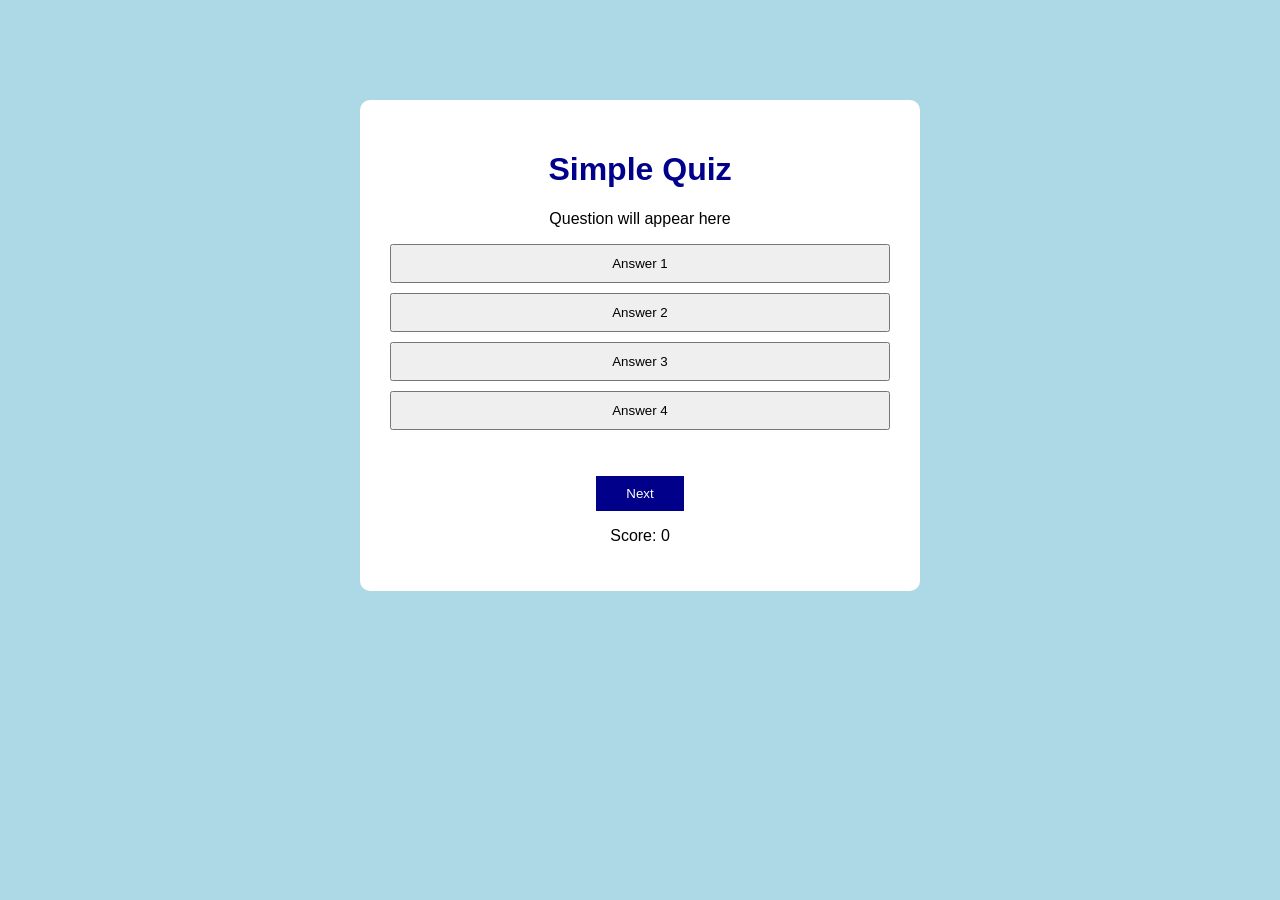
==== index.html @ 9ccdbaa9 "for deployment" ====
<!DOCTYPE html>
<html>
<head>
    <title>Simple Quiz</title>
    <link rel="stylesheet" href="style.css">
</head>

<body>

    <div class="container">

        <h1>Simple Quiz</h1>

        <p id="question">Question will appear here</p>

        <button class="answer">Answer 1</button>
        <button class="answer">Answer 2</button>
        <button class="answer">Answer 3</button>
        <button class="answer">Answer 4</button>

        <br><br>

        <button id="next">Next</button>

        <p id="score">Score: 0</p>

    </div>

    <script src="script.js"></script>

</body>
</html>
---- style.css ----
body {
    font-family: Arial;
    background-color: lightblue;
}

.container {
    width: 500px;
    margin: 100px auto;
    padding: 30px;
    background-color: white;
    text-align: center;
    border-radius: 10px;
}

h1 {
    color: darkblue;
}

.answer {
    display: block;
    width: 100%;
    margin: 10px 0;
    padding: 10px;
    cursor: pointer;
}

#next {
    padding: 10px 30px;
    background-color: darkblue;
    color: white;
    border: none;
    cursor: pointer;
}
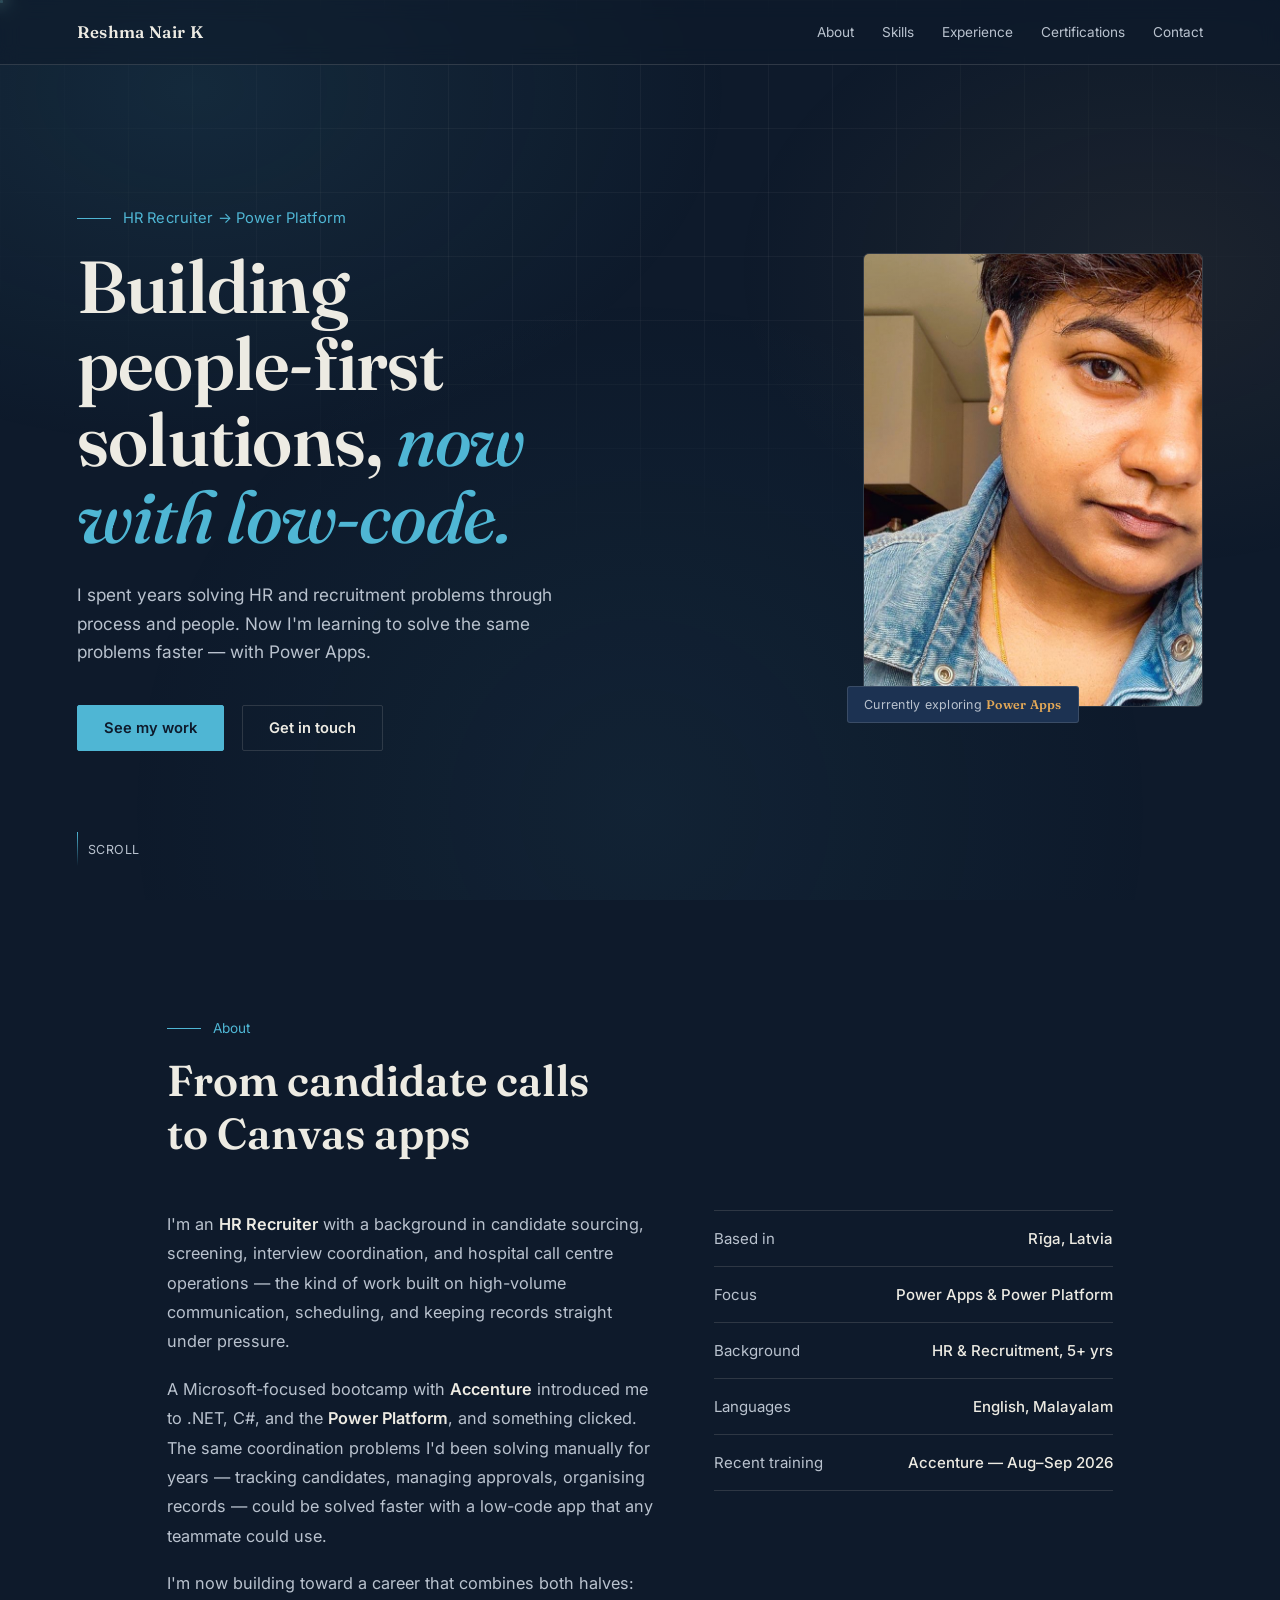
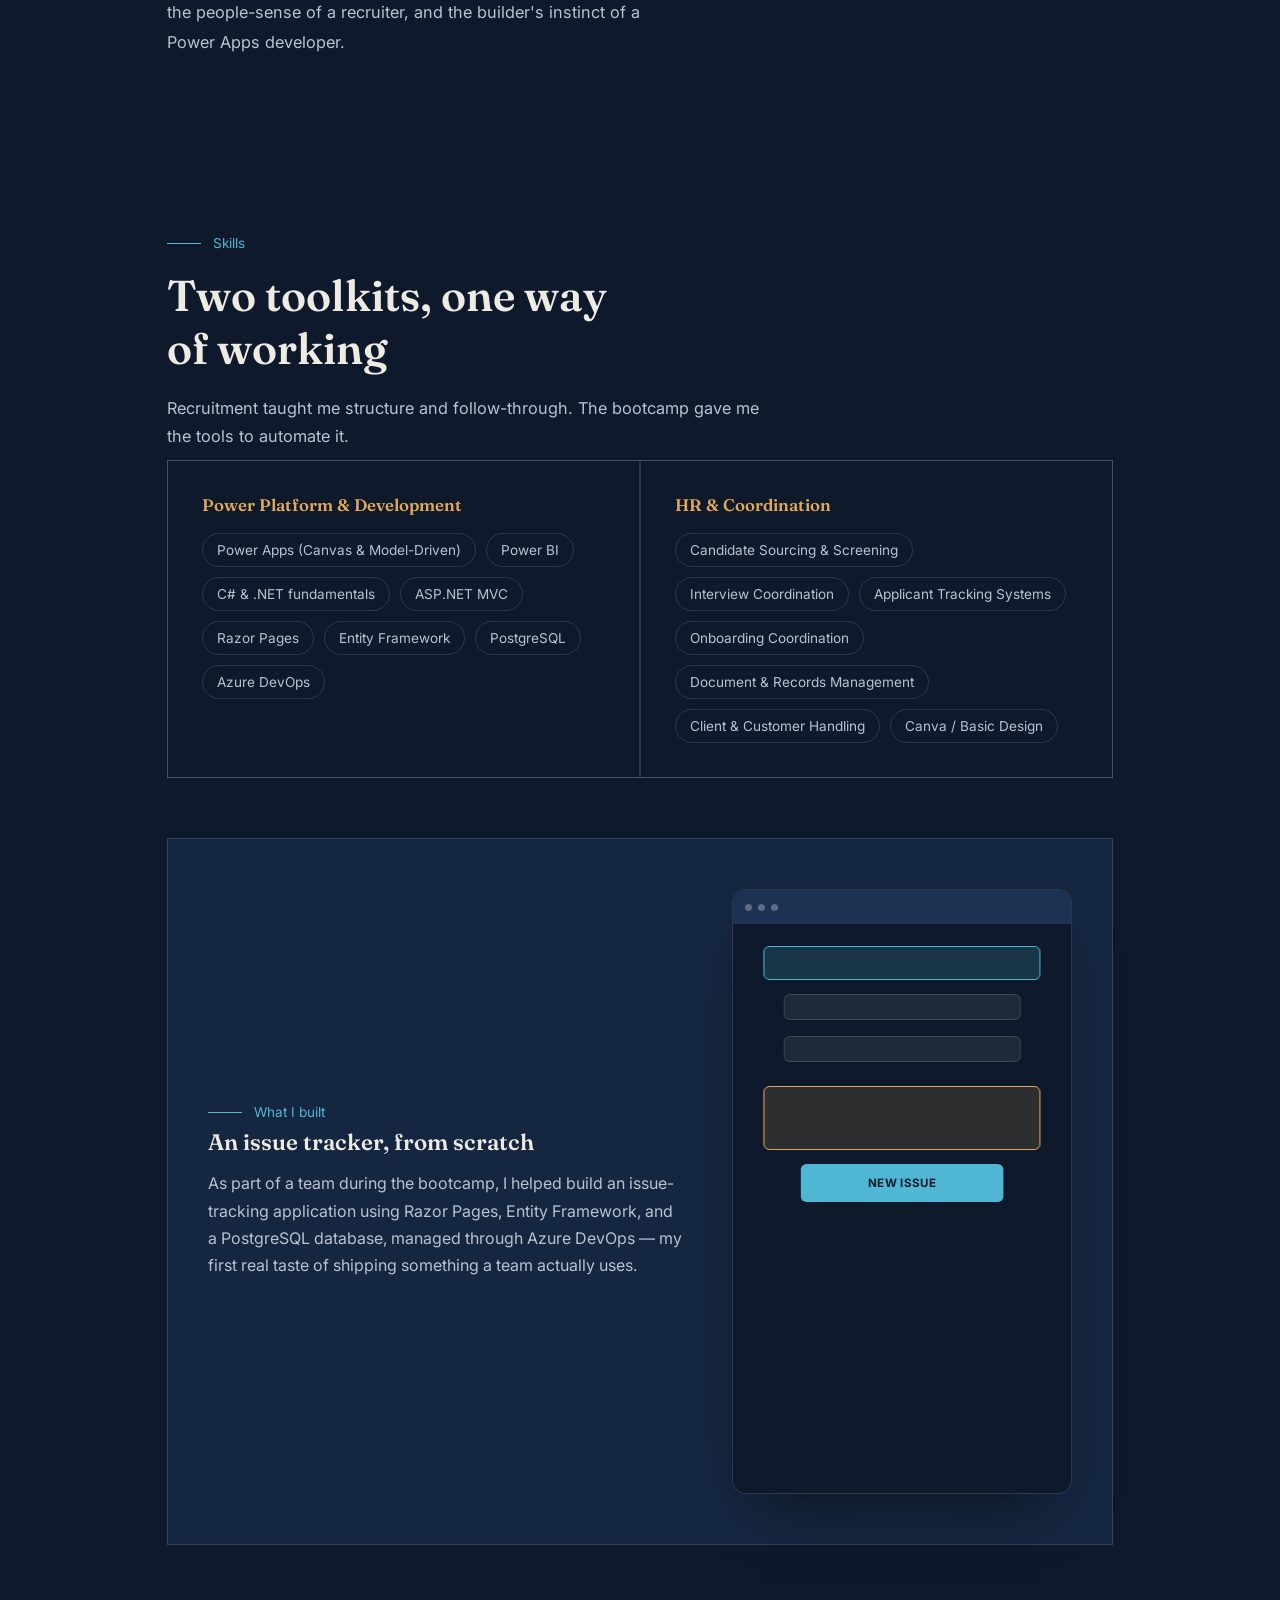
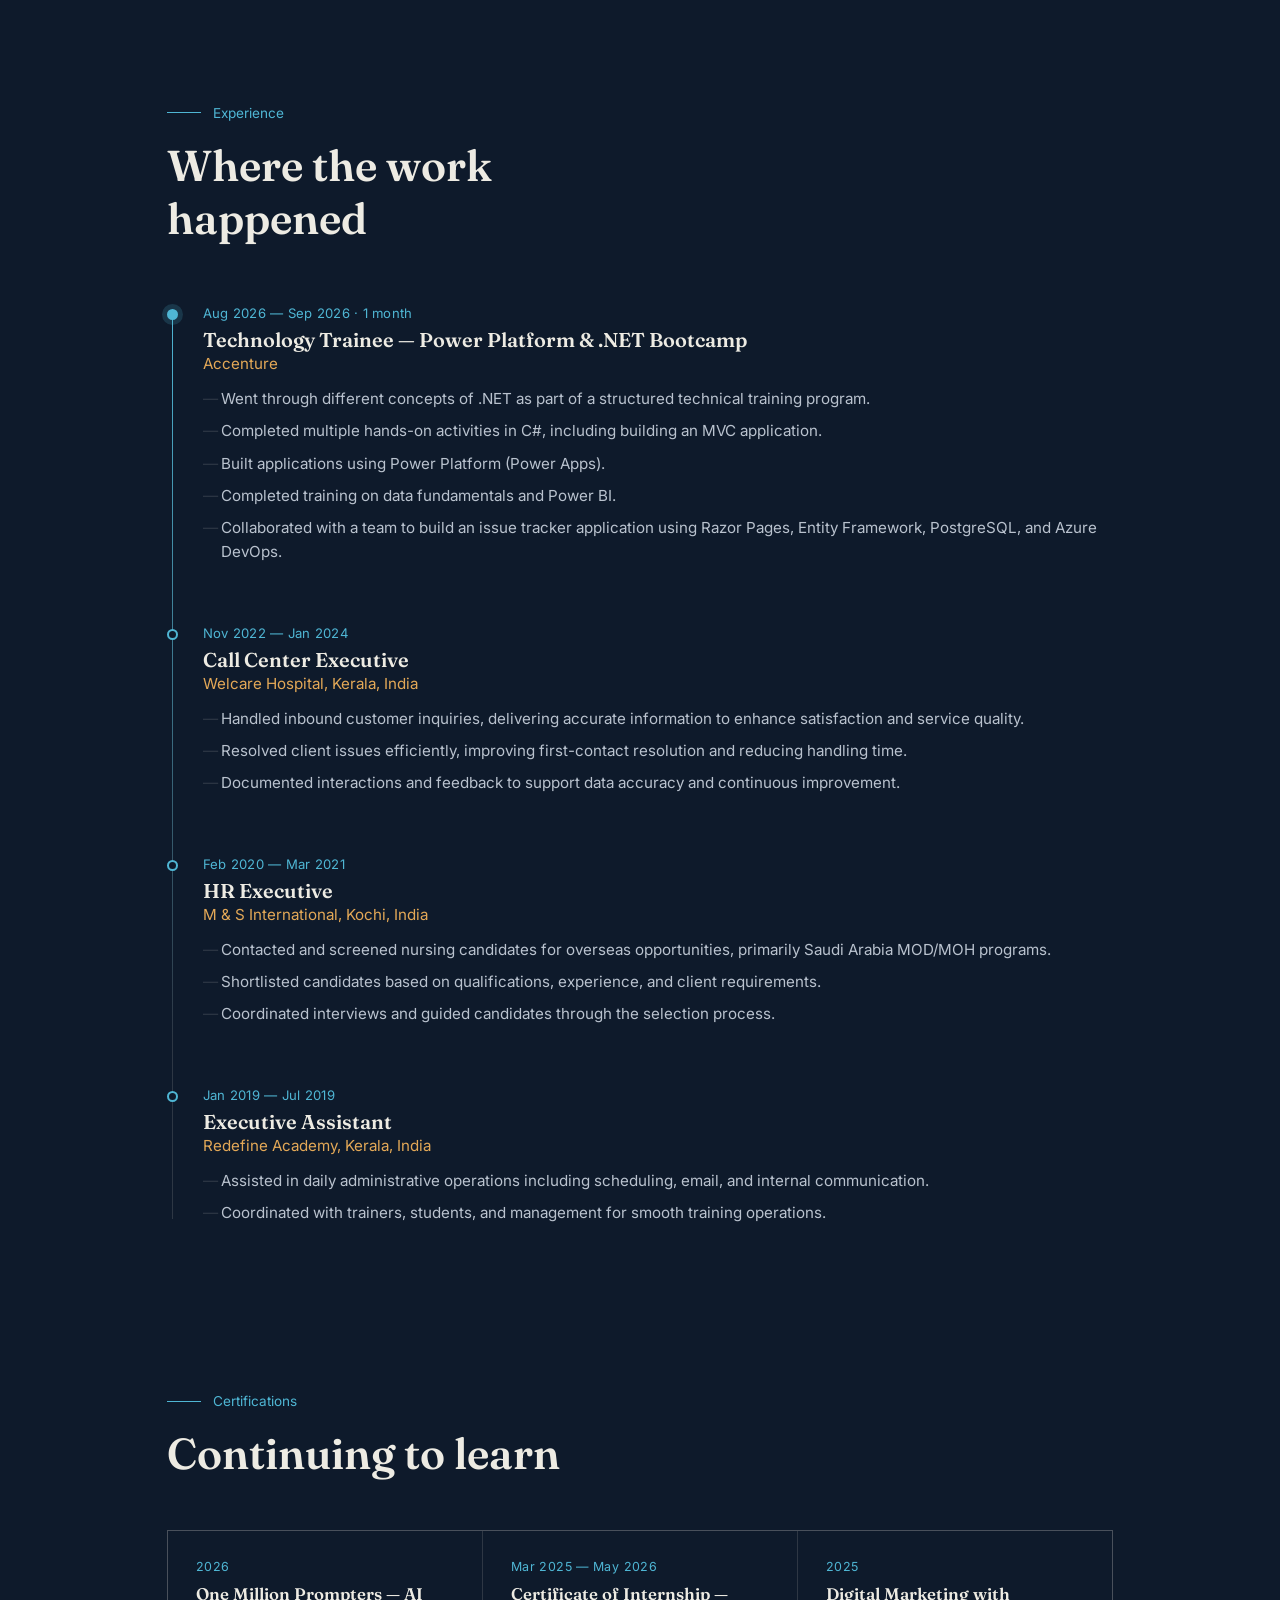
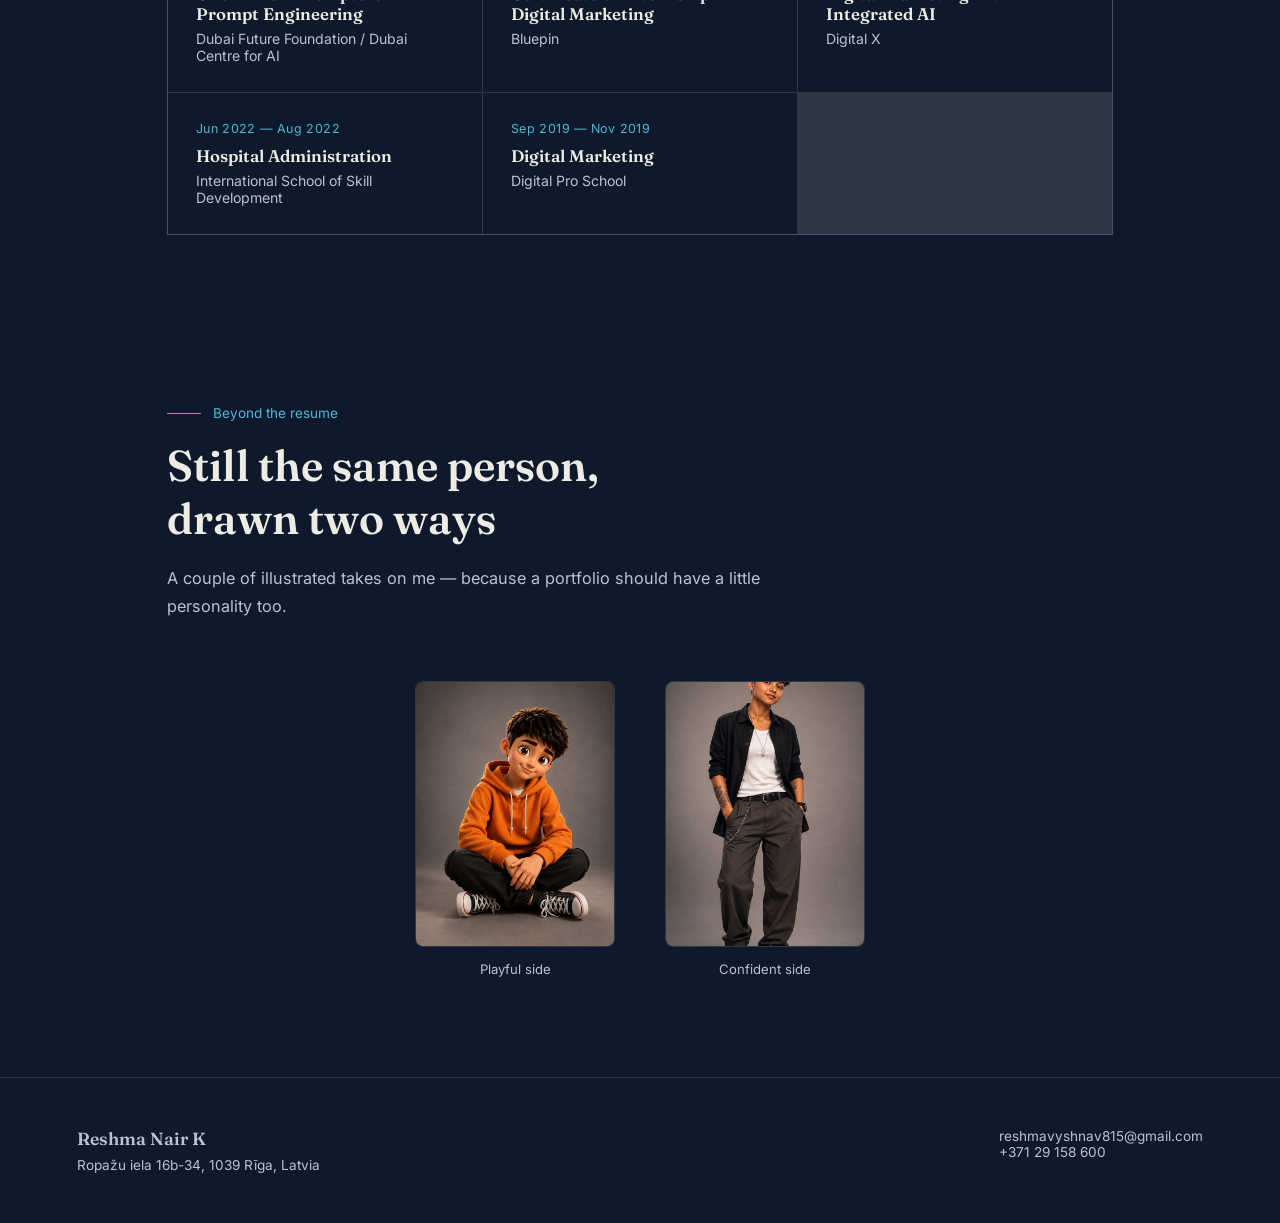
==== commit ec6f3f91: "Rename Reshma_Portfolio.html to index.html" ====
--- a/index.html
+++ b/index.html
@@ -1,32 +1,559 @@
 <!DOCTYPE html>
-<html>
+<html lang="en">
 <head>
-    <title>Simple Quiz</title>
-    <link rel="stylesheet" href="style.css">
+<meta charset="UTF-8">
+<meta name="viewport" content="width=device-width, initial-scale=1.0">
+<title>Reshma Nair K — Portfolio</title>
+<link rel="preconnect" href="https://fonts.googleapis.com">
+<link href="https://fonts.googleapis.com/css2?family=Fraunces:opsz,wght@9..144,400;9..144,500;9..144,600;9..144,700&family=Inter:wght@400;500;600;700&display=swap" rel="stylesheet">
+<style>
+  :root{
+    --ink:#0E1A2B;
+    --slate:#152640;
+    --slate-2:#1C3252;
+    --cyan:#4FB6D4;
+    --amber:#E3A857;
+    --parchment:#EDEBE3;
+    --parchment-dim:#B9C2CE;
+    --line: rgba(237,235,227,0.14);
+  }
+  *{box-sizing:border-box; margin:0; padding:0;}
+  html{scroll-behavior:smooth;}
+  body{
+    background:var(--ink);
+    color:var(--parchment);
+    font-family:'Inter', sans-serif;
+    overflow-x:hidden;
+    -webkit-font-smoothing:antialiased;
+  }
+  h1,h2,h3,.serif{ font-family:'Fraunces', serif; }
+
+  @media (prefers-reduced-motion: reduce){
+    *{ animation-duration:0.01ms !important; animation-iteration-count:1 !important; transition-duration:0.01ms !important; scroll-behavior:auto !important;}
+  }
+
+  a{color:inherit;}
+
+  /* ---------- Background field ---------- */
+  .field{
+    position:fixed; inset:0; z-index:0; pointer-events:none;
+    background:
+      radial-gradient(ellipse 900px 600px at 15% 10%, rgba(79,182,212,0.10), transparent 60%),
+      radial-gradient(ellipse 700px 500px at 90% 30%, rgba(227,168,87,0.07), transparent 60%),
+      radial-gradient(ellipse 800px 800px at 50% 90%, rgba(79,182,212,0.06), transparent 65%);
+  }
+  .grid-lines{
+    position:fixed; inset:0; z-index:0; pointer-events:none; opacity:0.35;
+    background-image:
+      linear-gradient(var(--line) 1px, transparent 1px),
+      linear-gradient(90deg, var(--line) 1px, transparent 1px);
+    background-size: 64px 64px;
+    mask-image: radial-gradient(ellipse 80% 60% at 50% 20%, black 20%, transparent 75%);
+  }
+
+  /* traveling circuit pulse */
+  .pulse-track{
+    position:fixed; inset:0; z-index:0; pointer-events:none; overflow:hidden;
+  }
+  .pulse{
+    position:absolute; width:3px; height:3px; border-radius:50%;
+    background:var(--cyan);
+    box-shadow:0 0 14px 4px rgba(79,182,212,0.55);
+    animation: travel 9s linear infinite;
+    opacity:0.8;
+  }
+  .pulse.amber{ background:var(--amber); box-shadow:0 0 14px 4px rgba(227,168,87,0.5); }
+  @keyframes travel{
+    0%{ transform: translate(-5vw, 10vh); }
+    25%{ transform: translate(30vw, 60vh); }
+    50%{ transform: translate(70vw, 20vh); }
+    75%{ transform: translate(40vw, 80vh); }
+    100%{ transform: translate(-5vw, 10vh); }
+  }
+
+  section{ position:relative; z-index:1; }
+
+  /* ---------- Nav ---------- */
+  nav{
+    position:fixed; top:0; left:0; right:0; z-index:50;
+    display:flex; justify-content:space-between; align-items:center;
+    padding:22px 6vw;
+    backdrop-filter: blur(10px);
+    background:rgba(14,26,43,0.55);
+    border-bottom:1px solid var(--line);
+  }
+  .nav-name{ font-family:'Fraunces', serif; font-size:1.05rem; letter-spacing:0.02em; font-weight:600;}
+  .nav-links{ display:flex; gap:28px; font-size:0.85rem; color:var(--parchment-dim); }
+  .nav-links a{ text-decoration:none; transition: color .25s; }
+  .nav-links a:hover{ color:var(--cyan); }
+  @media (max-width:700px){ .nav-links{ display:none; } }
+
+  /* ---------- Hero ---------- */
+  .hero{
+    min-height:100svh;
+    display:flex; align-items:center;
+    padding: 120px 6vw 60px;
+    gap:6vw;
+  }
+  .hero-text{ flex:1.2; min-width:280px; }
+  .eyebrow-line{
+    display:flex; align-items:center; gap:12px; margin-bottom:22px;
+    color:var(--cyan); font-size:0.92rem; letter-spacing:0.01em;
+  }
+  .eyebrow-line .dash{ width:34px; height:1px; background:var(--cyan); display:inline-block; }
+
+  .hero h1{
+    font-size: clamp(2.6rem, 6vw, 4.6rem);
+    font-weight:600;
+    line-height:1.04;
+    letter-spacing:-0.01em;
+    max-width:11ch;
+  }
+  .hero h1 em{
+    font-style:italic; color:var(--cyan); font-weight:500;
+  }
+  .hero p.lede{
+    margin-top:26px; max-width:46ch;
+    font-size:1.08rem; line-height:1.65; color:var(--parchment-dim);
+  }
+  .hero-actions{ margin-top:38px; display:flex; gap:18px; flex-wrap:wrap; align-items:center;}
+  .btn{
+    padding:13px 26px; border-radius:2px; font-size:0.92rem; font-weight:600;
+    text-decoration:none; display:inline-block; transition: transform .25s ease, box-shadow .25s ease;
+    border:1px solid var(--cyan); color:var(--ink); background:var(--cyan);
+  }
+  .btn:hover{ transform:translateY(-2px); box-shadow:0 10px 24px -8px rgba(79,182,212,0.55); }
+  .btn.ghost{ background:transparent; color:var(--parchment); border:1px solid var(--line); }
+  .btn.ghost:hover{ border-color:var(--cyan); color:var(--cyan); box-shadow:none;}
+
+  .hero-photo-wrap{
+    flex:1; min-width:240px; max-width:340px;
+    position:relative;
+    display:flex; justify-content:center;
+  }
+  .hero-photo-frame{
+    position:relative; width:100%; aspect-ratio: 3/4;
+    border-radius:6px; overflow:hidden;
+    border:1px solid var(--line);
+    animation: floaty 7s ease-in-out infinite;
+  }
+  .hero-photo-frame img{ width:100%; height:100%; object-fit:cover; display:block; filter:saturate(1.02) contrast(1.02); }
+  .hero-photo-frame::after{
+    content:''; position:absolute; inset:0;
+    background:linear-gradient(160deg, rgba(79,182,212,0.18), transparent 40%, rgba(227,168,87,0.10));
+    mix-blend-mode:overlay;
+  }
+  .corner-tag{
+    position:absolute; bottom:-16px; left:-16px;
+    background:var(--slate-2); border:1px solid var(--line);
+    padding:10px 16px; font-size:0.78rem; color:var(--parchment-dim);
+    border-radius:3px; letter-spacing:0.02em;
+  }
+  .corner-tag b{ color:var(--amber); font-family:'Fraunces',serif; font-weight:600; }
+  @keyframes floaty{ 0%,100%{ transform:translateY(0);} 50%{ transform:translateY(-10px);} }
+
+  .scroll-cue{
+    position:absolute; bottom:34px; left:6vw;
+    display:flex; align-items:center; gap:10px;
+    font-size:0.78rem; color:var(--parchment-dim); letter-spacing:0.04em;
+  }
+  .scroll-cue .line{
+    width:1px; height:34px; background:linear-gradient(var(--cyan), transparent);
+    animation: scrolldown 1.8s ease-in-out infinite;
+  }
+  @keyframes scrolldown{ 0%{ opacity:0.2; } 50%{ opacity:1; } 100%{ opacity:0.2; } }
+
+  /* ---------- Section shared ---------- */
+  .wrap{ max-width:1100px; margin:0 auto; padding:0 6vw; }
+  .section-pad{ padding:120px 0 40px; }
+  .kicker{
+    display:flex; align-items:center; gap:12px; color:var(--cyan); font-size:0.85rem; margin-bottom:18px;
+  }
+  .kicker .dash{ width:34px; height:1px; background:var(--cyan); }
+  .section-title{
+    font-size:clamp(1.9rem, 3.4vw, 2.7rem); font-weight:600; max-width:16ch; margin-bottom:20px;
+  }
+  .section-intro{ color:var(--parchment-dim); max-width:62ch; line-height:1.7; font-size:1.02rem; }
+
+  /* reveal on scroll */
+  .reveal{ opacity:0; transform:translateY(26px); transition:opacity .8s ease, transform .8s ease; }
+  .reveal.in{ opacity:1; transform:translateY(0); }
+
+  /* ---------- About / summary ---------- */
+  .about-grid{
+    display:grid; grid-template-columns: 1.1fr 0.9fr; gap:60px; margin-top:50px;
+  }
+  @media (max-width:820px){ .about-grid{ grid-template-columns:1fr; } }
+  .about-copy p{ color:var(--parchment-dim); line-height:1.8; font-size:1.02rem; margin-bottom:18px; }
+  .about-copy p b{ color:var(--parchment); font-weight:600; }
+
+  .fact-list{ border-top:1px solid var(--line); }
+  .fact{
+    display:flex; justify-content:space-between; gap:16px;
+    padding:18px 0; border-bottom:1px solid var(--line);
+    font-size:0.94rem;
+  }
+  .fact span:first-child{ color:var(--parchment-dim); }
+  .fact span:last-child{ text-align:right; font-weight:500; }
+
+  /* ---------- Skills constellation ---------- */
+  .skills-panel{ margin-top:56px; }
+  .skill-groups{ display:grid; grid-template-columns:repeat(2, 1fr); gap:2px; background:var(--line); border:1px solid var(--line); margin-top:10px;}
+  @media (max-width:700px){ .skill-groups{ grid-template-columns:1fr; } }
+  .skill-group{ background:var(--ink); padding:34px; }
+  .skill-group h3{ font-size:1.05rem; font-weight:600; margin-bottom:18px; color:var(--amber); font-family:'Fraunces',serif; }
+  .chip-row{ display:flex; flex-wrap:wrap; gap:10px; }
+  .chip{
+    padding:8px 14px; border:1px solid var(--line); border-radius:20px; font-size:0.85rem;
+    color:var(--parchment-dim); transition: border-color .25s, color .25s, transform .25s;
+  }
+  .chip:hover{ border-color:var(--cyan); color:var(--parchment); transform:translateY(-2px); }
+
+  /* ---------- Power Apps build animation ---------- */
+  .build-stage{
+    margin-top:60px; border:1px solid var(--line); background:var(--slate);
+    padding:50px 40px; display:flex; align-items:center; gap:50px; flex-wrap:wrap;
+  }
+  .build-copy{ flex:1; min-width:240px; }
+  .build-copy p{ color:var(--parchment-dim); line-height:1.7; margin-top:14px; }
+  .build-canvas{
+    flex:1; min-width:260px; max-width:340px; aspect-ratio:9/16;
+    background:var(--ink); border:1px solid var(--line); border-radius:14px;
+    position:relative; overflow:hidden; margin:0 auto;
+    box-shadow:0 30px 60px -30px rgba(0,0,0,0.6);
+  }
+  .app-topbar{ height:34px; background:var(--slate-2); display:flex; align-items:center; padding:0 12px; gap:6px; }
+  .app-topbar span{ width:7px; height:7px; border-radius:50%; background:var(--parchment-dim); opacity:0.4;}
+  .block{
+    position:absolute; left:50%; opacity:0; border-radius:6px;
+    transform:translate(-50%, 40px) scale(0.85);
+    transition:none;
+  }
+  .block.b1{ top:56px; width:82%; height:34px; background:rgba(79,182,212,0.18); border:1px solid var(--cyan); }
+  .block.b2{ top:104px; width:70%; height:26px; background:rgba(237,235,227,0.08); border:1px solid var(--line); }
+  .block.b3{ top:146px; width:70%; height:26px; background:rgba(237,235,227,0.08); border:1px solid var(--line); }
+  .block.b4{ top:196px; width:82%; height:64px; background:rgba(227,168,87,0.14); border:1px solid var(--amber); }
+  .block.b5{ top:274px; width:60%; height:38px; background:var(--cyan); border:none; display:flex; align-items:center; justify-content:center; font-size:0.72rem; color:var(--ink); font-weight:700; letter-spacing:0.03em;}
+  .build-stage.in .block{ animation: dropIn 0.6s ease forwards; }
+  .build-stage.in .b1{ animation-delay:0.05s; }
+  .build-stage.in .b2{ animation-delay:0.35s; }
+  .build-stage.in .b3{ animation-delay:0.55s; }
+  .build-stage.in .b4{ animation-delay:0.8s; }
+  .build-stage.in .b5{ animation-delay:1.15s; }
+  @keyframes dropIn{ from{ opacity:0; transform:translate(-50%,40px) scale(0.85);} to{ opacity:1; transform:translate(-50%,0) scale(1);} }
+
+  /* ---------- Timeline ---------- */
+  .timeline{ margin-top:60px; position:relative; padding-left:36px; }
+  .timeline::before{
+    content:''; position:absolute; left:5px; top:6px; bottom:6px; width:1px;
+    background:linear-gradient(var(--cyan), var(--line) 80%);
+  }
+  .t-item{ position:relative; padding-bottom:52px; }
+  .t-item:last-child{ padding-bottom:0; }
+  .t-dot{
+    position:absolute; left:-36px; top:4px; width:11px; height:11px; border-radius:50%;
+    background:var(--ink); border:2px solid var(--cyan);
+  }
+  .t-item.current .t-dot{ background:var(--cyan); box-shadow:0 0 0 5px rgba(79,182,212,0.18); }
+  .t-date{ font-size:0.82rem; color:var(--cyan); margin-bottom:6px; letter-spacing:0.02em; }
+  .t-role{ font-size:1.25rem; font-weight:600; font-family:'Fraunces',serif; }
+  .t-org{ color:var(--amber); font-size:0.95rem; margin-top:2px; margin-bottom:14px; }
+  .t-item ul{ list-style:none; }
+  .t-item li{
+    color:var(--parchment-dim); font-size:0.95rem; line-height:1.6; margin-bottom:8px; padding-left:18px; position:relative;
+  }
+  .t-item li::before{ content:'—'; position:absolute; left:0; color:var(--line); }
+
+  /* ---------- Certifications ---------- */
+  .cert-grid{ margin-top:50px; display:grid; grid-template-columns:repeat(auto-fit, minmax(260px,1fr)); gap:1px; background:var(--line); border:1px solid var(--line); }
+  .cert-card{ background:var(--ink); padding:28px; transition: background .3s; }
+  .cert-card:hover{ background:var(--slate); }
+  .cert-card .cert-year{ color:var(--cyan); font-size:0.78rem; letter-spacing:0.03em; }
+  .cert-card h4{ font-family:'Fraunces',serif; font-size:1.05rem; margin:10px 0 6px; font-weight:600;}
+  .cert-card p{ color:var(--parchment-dim); font-size:0.88rem; }
+
+  /* ---------- Closing / avatars ---------- */
+  .close-section{ padding:130px 0 100px; text-align:left; }
+  .avatar-drift{
+    margin-top:60px; display:flex; gap:50px; justify-content:center; flex-wrap:wrap; align-items:flex-end;
+  }
+  .avatar-card{
+    width:200px; text-align:center;
+  }
+  .avatar-frame{
+    width:100%; aspect-ratio:3/4; border-radius:8px; overflow:hidden; border:1px solid var(--line);
+    animation: driftY 6s ease-in-out infinite;
+  }
+  .avatar-frame img{ width:100%; height:100%; object-fit:cover; }
+  .avatar-card:nth-child(2) .avatar-frame{ animation-delay:1.4s; }
+  .avatar-card p{ margin-top:14px; font-size:0.82rem; color:var(--parchment-dim); }
+  @keyframes driftY{ 0%,100%{ transform:translateY(0);} 50%{ transform:translateY(-14px);} }
+
+  footer{
+    border-top:1px solid var(--line); padding:50px 6vw; display:flex; justify-content:space-between; flex-wrap:wrap; gap:20px;
+    font-size:0.85rem; color:var(--parchment-dim);
+  }
+  footer a{ text-decoration:none; }
+  footer a:hover{ color:var(--cyan); }
+</style>
 </head>
-
 <body>
 
-    <div class="container">
-
-        <h1>Simple Quiz</h1>
-
-        <p id="question">Question will appear here</p>
-
-        <button class="answer">Answer 1</button>
-        <button class="answer">Answer 2</button>
-        <button class="answer">Answer 3</button>
-        <button class="answer">Answer 4</button>
-
-        <br><br>
-
-        <button id="next">Next</button>
-
-        <p id="score">Score: 0</p>
-
-    </div>
-
-    <script src="script.js"></script>
+<div class="field"></div>
+<div class="grid-lines"></div>
+<div class="pulse-track">
+  <div class="pulse" style="animation-duration:11s;"></div>
+  <div class="pulse amber" style="animation-duration:14s; animation-delay:-4s;"></div>
+  <div class="pulse" style="animation-duration:16s; animation-delay:-8s;"></div>
+</div>
+
+<nav>
+  <div class="nav-name">Reshma Nair K</div>
+  <div class="nav-links">
+    <a href="#about">About</a>
+    <a href="#skills">Skills</a>
+    <a href="#experience">Experience</a>
+    <a href="#certs">Certifications</a>
+    <a href="#contact">Contact</a>
+  </div>
+</nav>
+
+<!-- HERO -->
+<section class="hero">
+  <div class="hero-text reveal in">
+    <div class="eyebrow-line"><span class="dash"></span> HR Recruiter → Power Platform</div>
+    <h1>Building people-first solutions, <em>now with low-code.</em></h1>
+    <p class="lede">I spent years solving HR and recruitment problems through process and people. Now I'm learning to solve the same problems faster — with Power Apps.</p>
+    <div class="hero-actions">
+      <a class="btn" href="#experience">See my work</a>
+      <a class="btn ghost" href="#contact">Get in touch</a>
+    </div>
+  </div>
+  <div class="hero-photo-wrap">
+    <div class="hero-photo-frame">
+      <img src="[data-uri]" alt="Reshma Nair K">
+    </div>
+    <div class="corner-tag">Currently exploring <b>Power Apps</b></div>
+  </div>
+  <div class="scroll-cue"><span class="line"></span> SCROLL</div>
+</section>
+
+<!-- ABOUT -->
+<section id="about" class="section-pad">
+  <div class="wrap">
+    <div class="kicker reveal"><span class="dash"></span>About</div>
+    <h2 class="section-title reveal">From candidate calls to Canvas apps</h2>
+    <div class="about-grid">
+      <div class="about-copy reveal">
+        <p>I'm an <b>HR Recruiter</b> with a background in candidate sourcing, screening, interview coordination, and hospital call centre operations — the kind of work built on high-volume communication, scheduling, and keeping records straight under pressure.</p>
+        <p>A Microsoft-focused bootcamp with <b>Accenture</b> introduced me to .NET, C#, and the <b>Power Platform</b>, and something clicked. The same coordination problems I'd been solving manually for years — tracking candidates, managing approvals, organising records — could be solved faster with a low-code app that any teammate could use.</p>
+        <p>I'm now building toward a career that combines both halves: the people-sense of a recruiter, and the builder's instinct of a Power Apps developer.</p>
+      </div>
+      <div class="fact-list reveal">
+        <div class="fact"><span>Based in</span><span>Rīga, Latvia</span></div>
+        <div class="fact"><span>Focus</span><span>Power Apps &amp; Power Platform</span></div>
+        <div class="fact"><span>Background</span><span>HR &amp; Recruitment, 5+ yrs</span></div>
+        <div class="fact"><span>Languages</span><span>English, Malayalam</span></div>
+        <div class="fact"><span>Recent training</span><span>Accenture — Aug–Sep 2026</span></div>
+      </div>
+    </div>
+  </div>
+</section>
+
+<!-- SKILLS -->
+<section id="skills" class="section-pad">
+  <div class="wrap">
+    <div class="kicker reveal"><span class="dash"></span>Skills</div>
+    <h2 class="section-title reveal">Two toolkits, one way of working</h2>
+    <p class="section-intro reveal">Recruitment taught me structure and follow-through. The bootcamp gave me the tools to automate it.</p>
+
+    <div class="skill-groups reveal">
+      <div class="skill-group">
+        <h3>Power Platform &amp; Development</h3>
+        <div class="chip-row">
+          <span class="chip">Power Apps (Canvas &amp; Model-Driven)</span>
+          <span class="chip">Power BI</span>
+          <span class="chip">C# &amp; .NET fundamentals</span>
+          <span class="chip">ASP.NET MVC</span>
+          <span class="chip">Razor Pages</span>
+          <span class="chip">Entity Framework</span>
+          <span class="chip">PostgreSQL</span>
+          <span class="chip">Azure DevOps</span>
+        </div>
+      </div>
+      <div class="skill-group">
+        <h3>HR &amp; Coordination</h3>
+        <div class="chip-row">
+          <span class="chip">Candidate Sourcing &amp; Screening</span>
+          <span class="chip">Interview Coordination</span>
+          <span class="chip">Applicant Tracking Systems</span>
+          <span class="chip">Onboarding Coordination</span>
+          <span class="chip">Document &amp; Records Management</span>
+          <span class="chip">Client &amp; Customer Handling</span>
+          <span class="chip">Canva / Basic Design</span>
+        </div>
+      </div>
+    </div>
+
+    <div class="build-stage reveal" id="buildStage">
+      <div class="build-copy">
+        <div class="kicker" style="margin-bottom:8px;"><span class="dash"></span>What I built</div>
+        <h3 class="serif" style="font-size:1.4rem; font-weight:600;">An issue tracker, from scratch</h3>
+        <p>As part of a team during the bootcamp, I helped build an issue-tracking application using Razor Pages, Entity Framework, and a PostgreSQL database, managed through Azure DevOps — my first real taste of shipping something a team actually uses.</p>
+      </div>
+      <div class="build-canvas">
+        <div class="app-topbar"><span></span><span></span><span></span></div>
+        <div class="block b1"></div>
+        <div class="block b2"></div>
+        <div class="block b3"></div>
+        <div class="block b4"></div>
+        <div class="block b5">NEW ISSUE</div>
+      </div>
+    </div>
+  </div>
+</section>
+
+<!-- EXPERIENCE -->
+<section id="experience" class="section-pad">
+  <div class="wrap">
+    <div class="kicker reveal"><span class="dash"></span>Experience</div>
+    <h2 class="section-title reveal">Where the work happened</h2>
+
+    <div class="timeline reveal">
+      <div class="t-item current">
+        <div class="t-dot"></div>
+        <div class="t-date">Aug 2026 — Sep 2026 · 1 month</div>
+        <div class="t-role">Technology Trainee — Power Platform &amp; .NET Bootcamp</div>
+        <div class="t-org">Accenture</div>
+        <ul>
+          <li>Went through different concepts of .NET as part of a structured technical training program.</li>
+          <li>Completed multiple hands-on activities in C#, including building an MVC application.</li>
+          <li>Built applications using Power Platform (Power Apps).</li>
+          <li>Completed training on data fundamentals and Power BI.</li>
+          <li>Collaborated with a team to build an issue tracker application using Razor Pages, Entity Framework, PostgreSQL, and Azure DevOps.</li>
+        </ul>
+      </div>
+
+      <div class="t-item">
+        <div class="t-dot"></div>
+        <div class="t-date">Nov 2022 — Jan 2024</div>
+        <div class="t-role">Call Center Executive</div>
+        <div class="t-org">Welcare Hospital, Kerala, India</div>
+        <ul>
+          <li>Handled inbound customer inquiries, delivering accurate information to enhance satisfaction and service quality.</li>
+          <li>Resolved client issues efficiently, improving first-contact resolution and reducing handling time.</li>
+          <li>Documented interactions and feedback to support data accuracy and continuous improvement.</li>
+        </ul>
+      </div>
+
+      <div class="t-item">
+        <div class="t-dot"></div>
+        <div class="t-date">Feb 2020 — Mar 2021</div>
+        <div class="t-role">HR Executive</div>
+        <div class="t-org">M &amp; S International, Kochi, India</div>
+        <ul>
+          <li>Contacted and screened nursing candidates for overseas opportunities, primarily Saudi Arabia MOD/MOH programs.</li>
+          <li>Shortlisted candidates based on qualifications, experience, and client requirements.</li>
+          <li>Coordinated interviews and guided candidates through the selection process.</li>
+        </ul>
+      </div>
+
+      <div class="t-item">
+        <div class="t-dot"></div>
+        <div class="t-date">Jan 2019 — Jul 2019</div>
+        <div class="t-role">Executive Assistant</div>
+        <div class="t-org">Redefine Academy, Kerala, India</div>
+        <ul>
+          <li>Assisted in daily administrative operations including scheduling, email, and internal communication.</li>
+          <li>Coordinated with trainers, students, and management for smooth training operations.</li>
+        </ul>
+      </div>
+    </div>
+  </div>
+</section>
+
+<!-- CERTIFICATIONS -->
+<section id="certs" class="section-pad">
+  <div class="wrap">
+    <div class="kicker reveal"><span class="dash"></span>Certifications</div>
+    <h2 class="section-title reveal">Continuing to learn</h2>
+    <div class="cert-grid reveal">
+      <div class="cert-card">
+        <div class="cert-year">2026</div>
+        <h4>One Million Prompters — AI Prompt Engineering</h4>
+        <p>Dubai Future Foundation / Dubai Centre for AI</p>
+      </div>
+      <div class="cert-card">
+        <div class="cert-year">Mar 2025 — May 2026</div>
+        <h4>Certificate of Internship — Digital Marketing</h4>
+        <p>Bluepin</p>
+      </div>
+      <div class="cert-card">
+        <div class="cert-year">2025</div>
+        <h4>Digital Marketing with Integrated AI</h4>
+        <p>Digital X</p>
+      </div>
+      <div class="cert-card">
+        <div class="cert-year">Jun 2022 — Aug 2022</div>
+        <h4>Hospital Administration</h4>
+        <p>International School of Skill Development</p>
+      </div>
+      <div class="cert-card">
+        <div class="cert-year">Sep 2019 — Nov 2019</div>
+        <h4>Digital Marketing</h4>
+        <p>Digital Pro School</p>
+      </div>
+    </div>
+  </div>
+</section>
+
+<!-- CLOSING / AVATARS -->
+<section class="close-section">
+  <div class="wrap">
+    <div class="kicker reveal"><span class="dash"></span>Beyond the resume</div>
+    <h2 class="section-title reveal">Still the same person, drawn two ways</h2>
+    <p class="section-intro reveal">A couple of illustrated takes on me — because a portfolio should have a little personality too.</p>
+    <div class="avatar-drift reveal">
+      <div class="avatar-card">
+        <div class="avatar-frame"><img src="[data-uri]